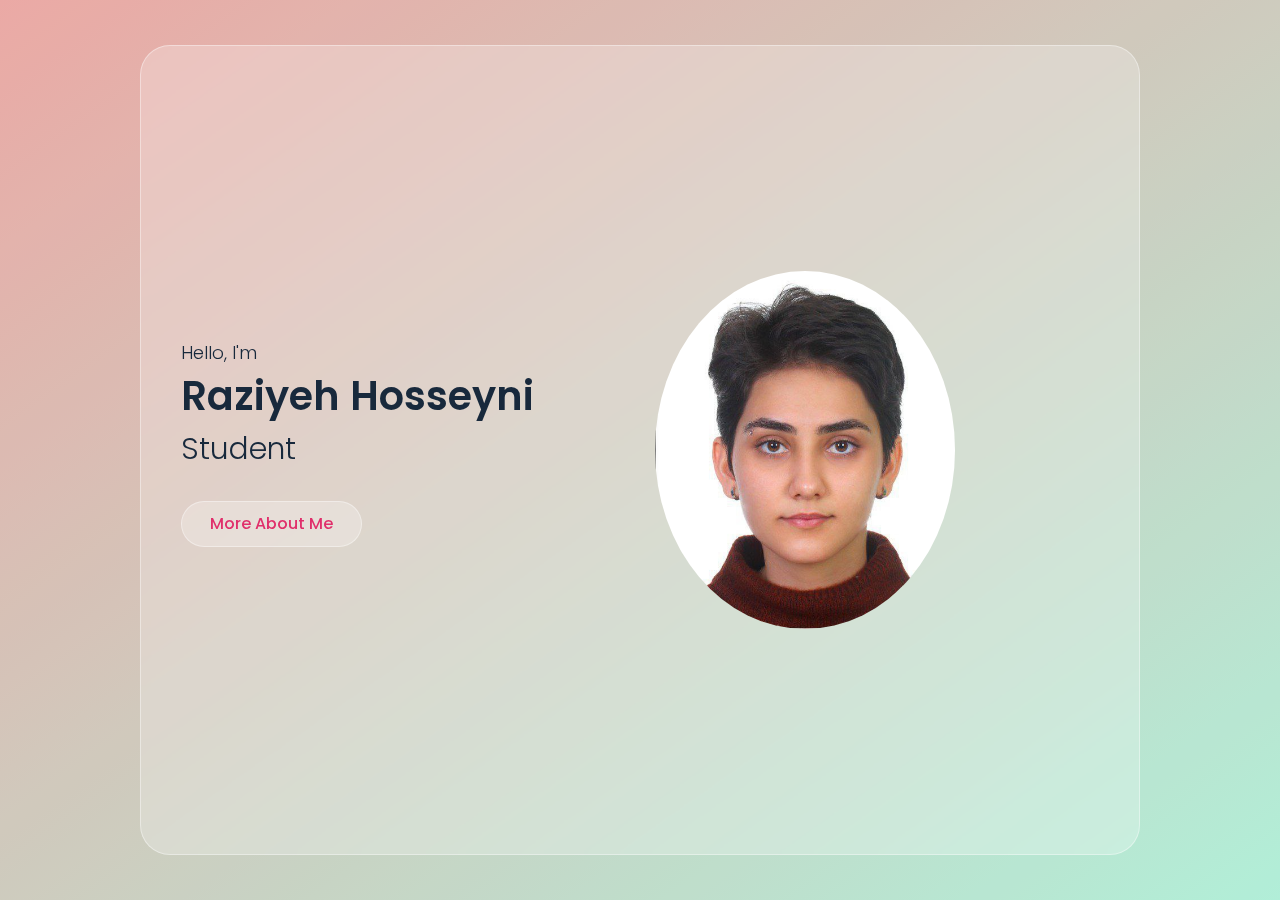
==== index.html @ 38250a31 "first commit" ====
<!DOCTYPE html>
<html lang="en">
<head>
	<title>RAZIYEH HOSSEYNI</title>
	<meta charset="utf-8">
	<meta name="viewport" content="width=dvice-width, initial-scale=1">
	<link rel="stylesheet" href="style.css">
</head>
<body>

<!-- Main Start-->
<div class="main">

	<!-- Home Section Start -->
	<section class="home-section align-item-center hidden">
		<div class="container">
			<div class="row align-item-center">
				<div class="home-text">
					<p>Hello, I'm</p>
					<h1>Raziyeh Hosseyni</h1>
					<h2>Student</h2>
					<a href="./About_me.html" class="btn">more about me</a>
				</div>
				<div class="home-img">
					<div class="img-box">
						<img src="raziye" alt="profile-img">
				</div>
			</div>
		</div>
		</section>
	<!-- Home Section End --> 
</div>
<!-- Main End -->


<script src="js/script.js"></script>
</body>
</html>
---- style.css ----
/* --------------------
Fonts
 -----------------*/
 @import url('https://fonts.googleapis.com/css2?family=Poppins:wght@300;400;500;600;700&display=swap');





 /* -----------------
  Variables
  ----------------- */
 :root{
     --main-color: #e02f6b;
     --blue: #0000ff;
     --blue-dark: #18293c;
     --orange: #ffa500;
     --green-yellow: #cddc39;
     --pink-light: #efa2b4;
     --cyan-light: #aef1ee;
     --white: #ffffff;
     --white-alpha-40: rgba(255,255,255,0.40);
     --white-alpha-25: rgba(255,255,255,0.25);
     --backdrop-filter-blur: blur(5px);
 }
 
 /* ------------------
  Global Settings
   ------------------- */
 *{
     box-sizing: border-box;
     padding: 0;
     margin: 0;
     outline: none;
 }
 ::before,
 ::after{
     box-sizing: border-box;
 }
 body{
     min-height: 100vh;
     background-image: linear-gradient(to bottom right,var(--pink-light), var(--cyan-light));
     background-attachment: fixed;
     font-size: 16px;
     font-family: 'Poppins', sans-serif;
     font-weight: 300;
     color: var(--blue-dark);
     line-height: 1.5;
     overflow: auto;
     -webkit-tap-highlight-color: transparent;
     padding: 5vh 15px;
 
 
 }
 body::before{
     content: '';
     position: fixed;
     left: 0;
     top: 0;
     height: 100%;
     width: 100%;
     background-color: var(--green-yellow);
     z-index: -1;
     opacity: 0.12;
 }
 img{
     vertical-align: middle;
     width: 100%;
 }
 a{
     text-decoration: none;
 
 }
 h1,h2{
     font-weight: 600;
 }
 h3,h4,h5,h6{
     font-weight: 500;
 }
 
 section{
     background-color: var(--white-alpha-25);
     border: 1px solid var(--white-alpha-40);
     min-height: 90vh;
     border-radius: 30px;
     backdrop-filter: var(--backdrop-filter-blur);
 }
 .main{
     max-width: 80%;
     margin: auto;
 
 
 }
 .container{
     padding: 0 40px;
     width: 100%;
 }
 .row{
     display: flex;
     flex-wrap: wrap;
 
 
 }
 .align-item-center{
     align-items: center;
 }
 /* ---------------------------------------------------------
 .hidden{
     display: none !important;	
 } 
 ---------------------------------------------------*/
 
 .sec-padding{
     padding: 80px 0;
 }
 
 /* Section Title */
 .section-title{
     padding: 0 15px;
     width: 100%;
     text-align: center;
     margin-bottom: 40px;
 }
 .section-title h2{
     font-size: 40px;
     text-transform: capitalize;
 }
 
 /* Custom Scrollbar */
 ::-webkit-scrollbar{
     width: 5px;	
 }
 ::-webkit-scrollbar-track{
     background-color: var(--white);
 }
 ::-webkit-scrollbar-thumb{
     background-color: var(--main-color);
 }
 /* buttons */
 button{
     font-family: inherit;
     user-select: none;
 }
 .btn{
     line-height: 1.5;
     background-color: var(--white-alpha-25);
     border: 1px solid var(--white-alpha-40);
     padding: 10px 28px;
     display: inline-block;
     border-radius: 30px;
     color: var(--main-color);
     font-weight: 500;
     text-transform: capitalize;
     font-family: inherit;
     font-size: 16px;
     cursor: pointer;
     user-select: none;
     position: relative;
     overflow: hidden;
     vertical-align: middle;
     transition: color 0.3s ease;
 
 }
 
 .btn::before{
     content: '';
     position: absolute;
     left: 0;
     top: 0;
     height: 100%;
     width: 0%;
     background-color: var(--main-color);
     z-index: -1;
     transition: width 0.3s ease;
 
 }
 .btn:hover::before{
     width: 100%;
 
 }
 .btn:hover{
     color: var(--white);
 
 }
 
 /* ----------------------
  Home Section
  ------------------------ */
 .home-section{
     display: flex;
     
 }
 .home-text p{
     font-size: 18px;
 }
 .home-text h1{
     font-size: 40px;
     text-transform: capitalize;
 
 }
 .home-text h2{
     font-size: 30px;
     font-weight: 300;
     margin: 0 0 30px ;
 }
 .home-text .btn{
     margin: 0 15px 15px 0 ;
 }
 .home-text{
     width: 50%;
 }
 .home-img{
     width: 50%;
     padding: 15px;
 
 }
 
 .home-text
 .home-img .img-box{
     max-width: 360px;
     background-color: var(--white-alpha-25);
     border-radius: 50%;
     border: 8px solid var(--white-alpha-25);
     margin: auto;
 }
 .home-img .img-box img{
     width: 70%;
     border-radius: 50%;
     margin: auto;
 }
 /* About Section */
 .about-img{
     width: 40%;
     padding: 0 15px;
 
 }
 .about-text{
     width: 60%;
     padding: 0 15px;
 }
 .about-img .img-box{
     background-color: var(--white-alpha-25);
     max-width: 380px;
     border-radius: 1px solid var(--white-alpha-40);
     margin: auto;
     border-radius: 10px;
 }
 .about-img .img-box{
     width: 100%;
 }
 .about-text{
     text-transform: capitalize;
     font-size: 20px;
     margin: 20px 0;
 }
 .about-text .skills{
     display: flex;
     flex-wrap: wrap;
 }
 .about-text .skill-item{
     background-color: var(--white-alpha-25);
     border: 1px solid var(--white-alpha-40);
     padding: 5px 15px;
     text-transform: capitalize;
     margin: 0 10px 10px 0;
     border-radius: 20px;
 }
 .about-tabs{
     margin-top: 20px;
 }
 .about-tabs .tab-item{
     padding: 2px 0;
     background-color: transparent;
     border: none;
     text-transform: capitalize;
     display: inline-block;
     color: var(--blue-dark);
     font-size: 20px;
     cursor: pointer;
     font-weight: 500;
     margin: 0 30px 0 0;
     position: relative;
     opacity: 0.5;
     transition: all 0.3s ease;
 }
 .about-tabs .tab-item:last-child{
     margin: 0;
 }
 .about-tabs .tab-item::before{
     content: '';
     position: absolute;
     left: 0;
     bottom: 0;
     width: 0%;
     height: 1px;
     background-color: var(--blue-dark);
     transition: width 0.3s ease;
 }
 .about-tabs .tab-item:hover:before{ 
     width: 100%;
 }
 .about-tabs .tab-item.active::before{
     width: 100%;
     background-color: var(--main-color);
 
 }
 .about-tabs .tab-item.active{
     color: var(--main-color);
     opacity: 1;
     cursor: auto;
 
 }
 .about-text .timeline{
     position: relative;
 }
 .about-text .timeline::before{
     content: '';
     position: absolute;
     height: 100%;
     width: 1px;
     top: 0;
     left: 5px;
     background-color: var(--main-color);
 }
 .about-text .tab-content{
     padding: 40px 0;
     display: none;
 
 }
 .about-text .tab-content.active{
     display: block;
 }
 .about-text .timeline-item{
     margin-bottom: 30px;
     position: relative;
     padding: 10px 0 0 40px;
 }
 .about-text .timeline-item::before{
     content: '';
     position: absolute;
     height: 11px;
     width: 11px;
     background-color: var(--main-color);
     left: 0;
     top: 16px;
     border-radius: 50%;
 }
 .about-text .timeline-item:last-child{
     margin-bottom: 0;
 
 }
 .about-text .timeline-item .date{
     display: block;
     color: var(--main-color);
     font-weight: 400;
     margin: 0 0 10px;
 
 }
 .about-text .timeline-item h4{
     font-size: 18px;
     text-transform: capitalize;
     margin: 0 0 10px;
 }
 .about-text .timeline-item h4 span{
     font-weight: 400;
 }
 
 .item-btn{
     color: var(--main-color);
 }
 .drawing{
     display: flex;
     flex-wrap: wrap;
     justify-content: center;
 }
 .drawing img{
     width: 48%;
 }
 .gap-2{
     gap: 2px;
 }
 .video{
     margin-left: auto;
     margin-right: auto;
     
 }
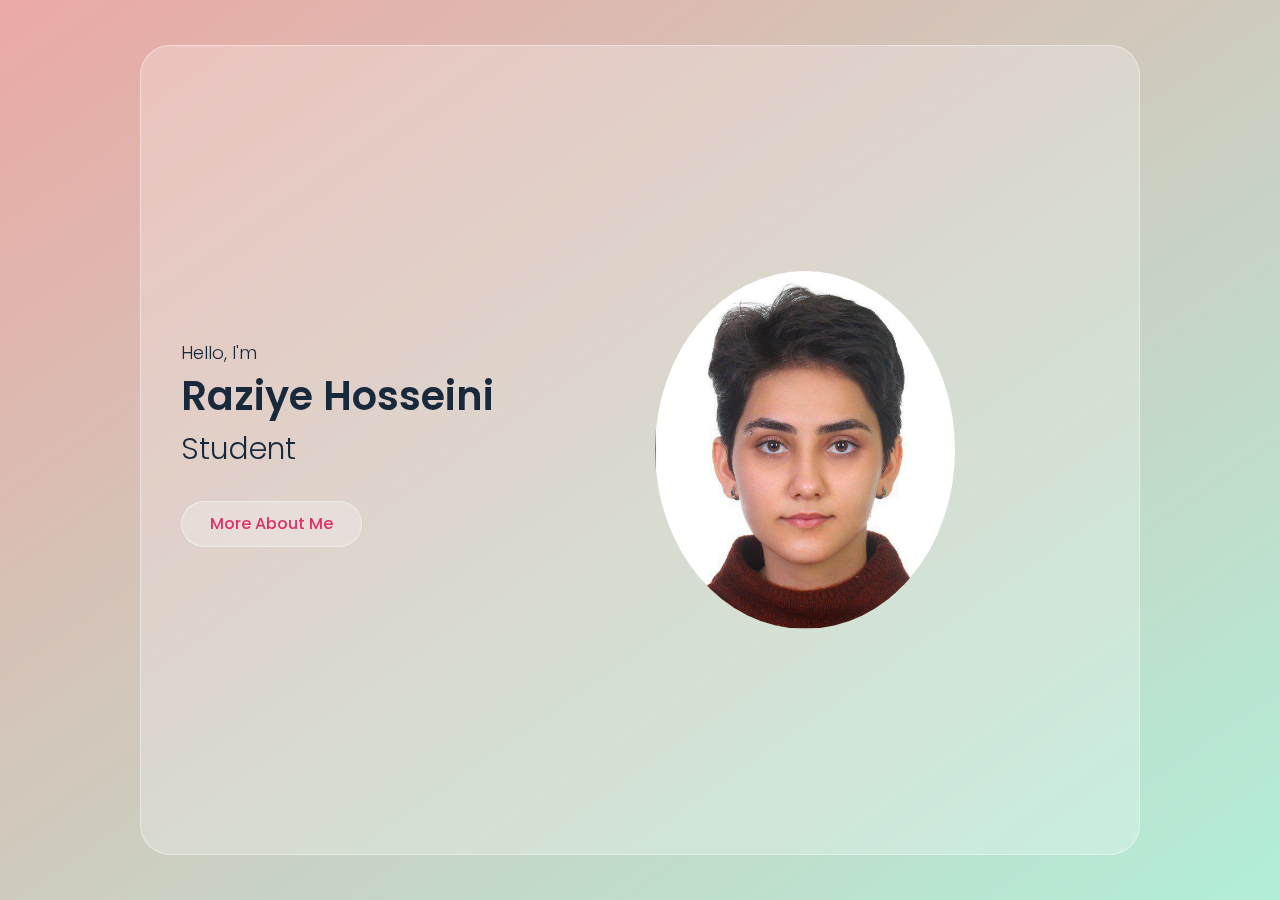
==== commit ae8644b3: "Update index.html" ====
--- a/index.html
+++ b/index.html
@@ -17,7 +17,7 @@
 			<div class="row align-item-center">
 				<div class="home-text">
 					<p>Hello, I'm</p>
-					<h1>Raziyeh Hosseyni</h1>
+					<h1>Raziye Hosseini</h1>
 					<h2>Student</h2>
 					<a href="./About_me.html" class="btn">more about me</a>
 				</div>
